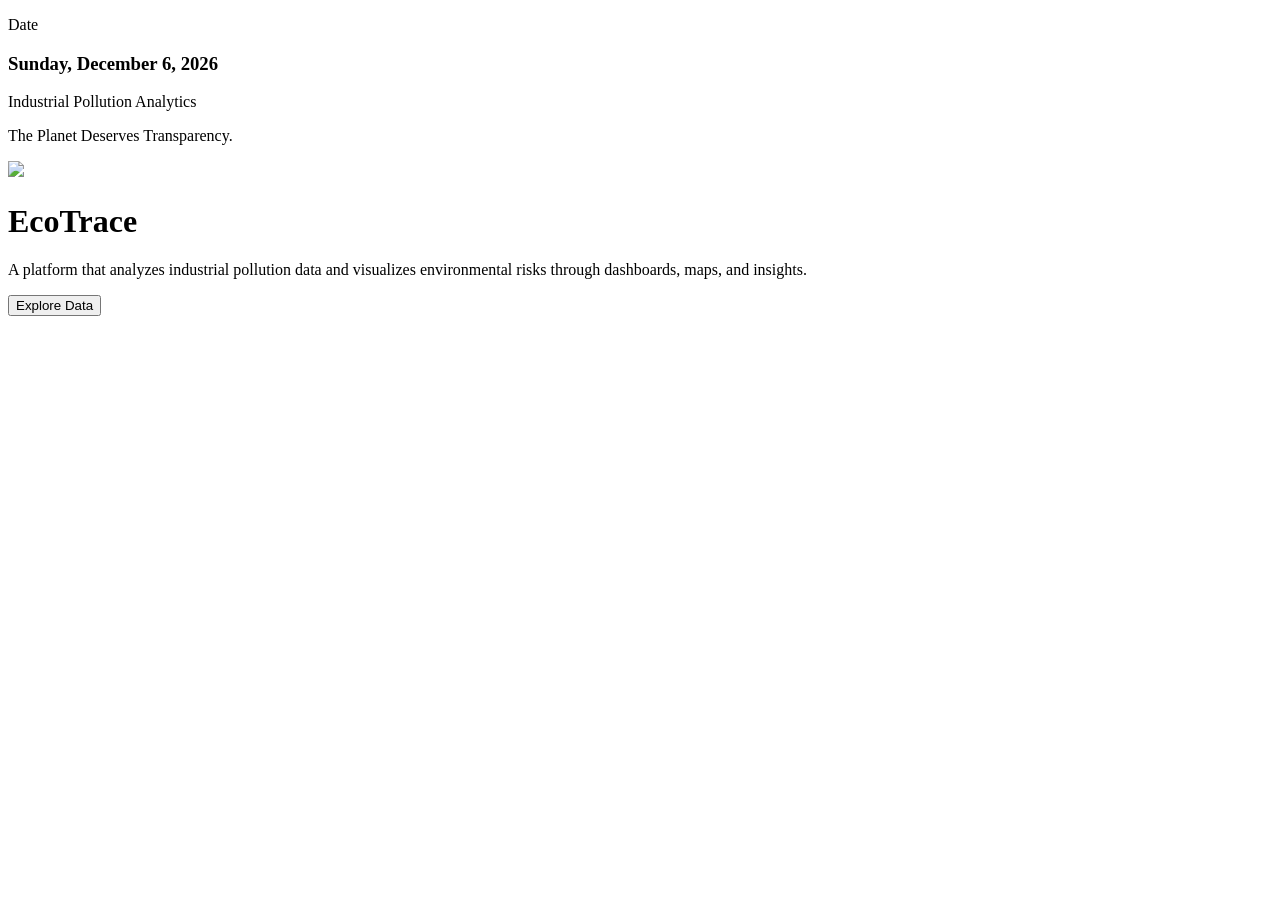
==== index.html @ 75f40817 "Add files via upload" ====
<!DOCTYPE html>
<html lang="en">

<head>
<meta charset="UTF-8">
<title>EcoTrace</title>
<link rel="stylesheet" href="style.css">
</head>

<body>

<div class="hero">

    <!-- Top bar -->
    <div class="top-bar">

        <div class="date">
            <p>Date</p>
            <h3 id="date"></h3>
        </div>

        <div class="title">
            Industrial Pollution Analytics
        </div>

    </div>


    <!-- Main Content -->
    <div class="content">

        <p class="tagline">The Planet Deserves Transparency.</p>

        <!-- Logo + Title -->
        <div class="logo-title">

            <img src="logo.png" class="logo">

            <h1>EcoTrace</h1>

        </div>

        <p class="description">
            A platform that analyzes industrial pollution data and
            visualizes environmental risks through dashboards,
            maps, and insights.
        </p>

        <button onclick="location.href='dashboard.html'">
            Explore Data
        </button>

    </div>

</div>

<script src="script.js"></script>

</body>

</html>
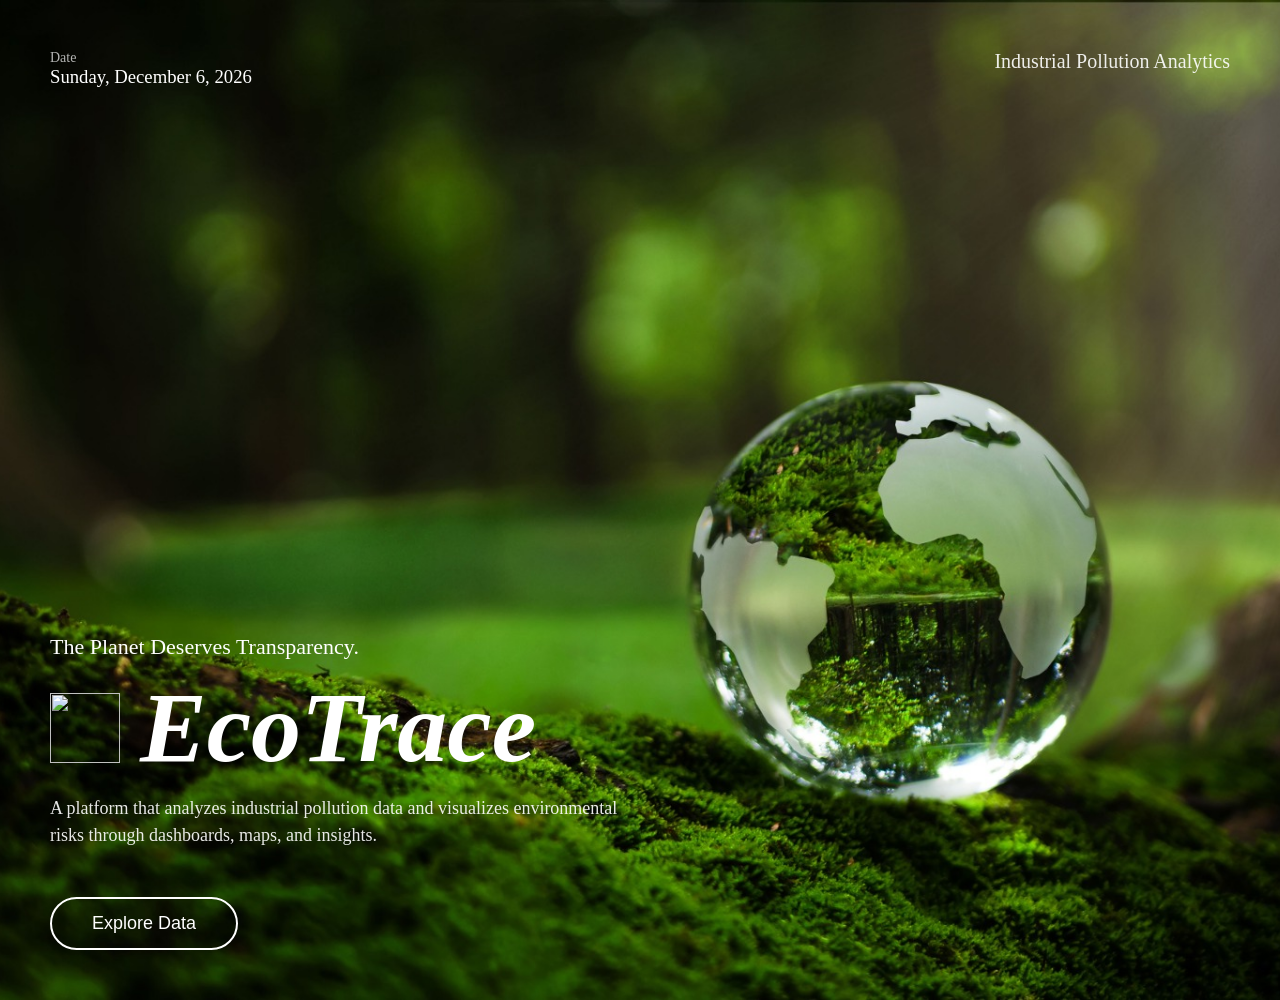
==== commit e0959759: "Update index.html" ====
--- a/index.html
+++ b/index.html
@@ -4,7 +4,7 @@
 <head>
 <meta charset="UTF-8">
 <title>EcoTrace</title>
-<link rel="stylesheet" href="style.css">
+<link rel="stylesheet" href="Style.css">
 </head>
 
 <body>
@@ -58,4 +58,4 @@
 
 </body>
 
-</html>+</html>
--- a/Style.css
+++ b/Style.css
@@ -0,0 +1,87 @@
+body{
+margin:0;
+font-family: Georgia, serif;
+color:white;
+}
+
+.hero{
+height:100vh;
+background-image:url("Background1.jpeg");
+background-size:cover;
+background-position:center;
+display:flex;
+flex-direction:column;
+justify-content:space-between;
+padding:50px;
+}
+
+.top-bar{
+display:flex;
+justify-content:space-between;
+}
+
+.date p{
+margin:0;
+font-size:14px;
+opacity:0.7;
+}
+
+.date h3{
+margin:0;
+font-weight:400;
+}
+
+.title{
+font-size:20px;
+opacity:0.9;
+}
+
+.content{
+max-width:600px;
+margin-top:120px;
+}
+
+.tagline{
+font-size:22px;
+margin-bottom:10px;
+}
+
+h1{
+font-size:100px;
+font-style:italic;
+margin:0;
+}
+
+.description{
+margin-top:10px;
+line-height:1.5;
+font-size:18px;
+opacity:0.9;
+}
+
+button{
+margin-top:30px;
+padding:14px 40px;
+border-radius:30px;
+border:2px solid white;
+background:transparent;
+color:white;
+font-size:18px;
+cursor:pointer;
+transition:0.3s;
+}
+
+button:hover{
+background:white;
+color:black;
+}
+.logo-title{
+display:flex;
+align-items:center;
+gap:20px;
+}
+
+.logo{
+width:70px;
+height:70px;
+}
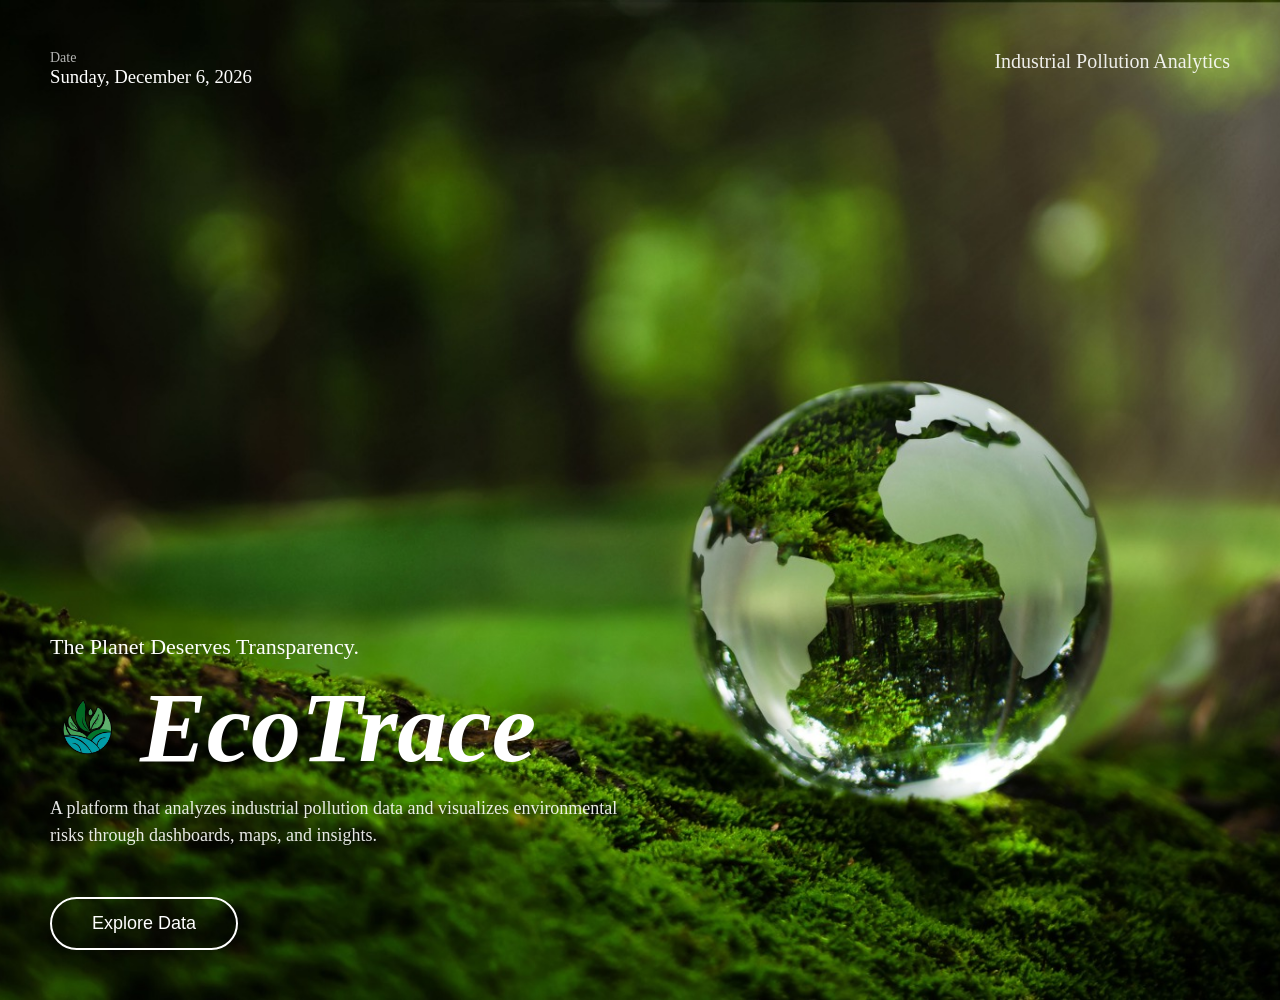
==== commit 2d6e93ad: "Update index.html" ====
--- a/index.html
+++ b/index.html
@@ -34,7 +34,7 @@
         <!-- Logo + Title -->
         <div class="logo-title">
 
-            <img src="logo.png" class="logo">
+            <img src="logo5.png" class="logo">
 
             <h1>EcoTrace</h1>
 
